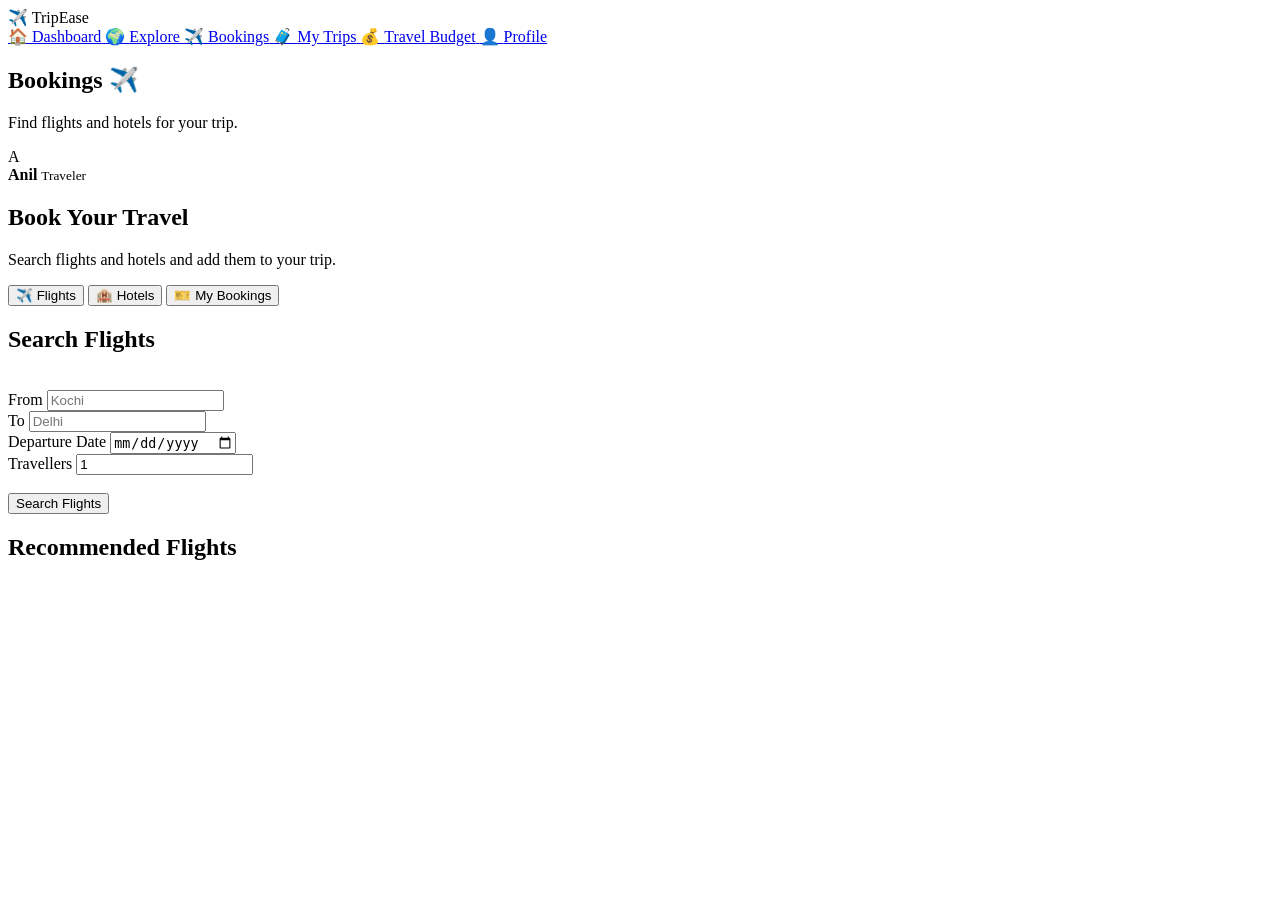
==== bookings.html @ 1b6ce1c3 "Add files via upload" ====
<!DOCTYPE html>
<html lang="en">

<head>

    <meta charset="UTF-8">

    <meta name="viewport" content="width=device-width, initial-scale=1.0">

    <title>TripEase - Bookings</title>

    <link rel="stylesheet" href="../css/style.css">

</head>

<body>

<div class="app">

    <!-- SIDEBAR -->

    <aside class="sidebar">

        <div class="logo">
            ✈️ <span>Trip<span class="blue-text">Ease</span></span>
        </div>

        <nav>

            <a href="../index.html" class="nav-link">
                🏠 <span>Dashboard</span>
            </a>

            <a href="explore.html" class="nav-link">
                🌍 <span>Explore</span>
            </a>

            <a href="bookings.html" class="nav-link active">
                ✈️ <span>Bookings</span>
            </a>

            <a href="my-trips.html" class="nav-link">
                🧳 <span>My Trips</span>
            </a>

            <a href="budget.html" class="nav-link">
                💰 <span>Travel Budget</span>
            </a>

            <a href="profile.html" class="nav-link">
                👤 <span>Profile</span>
            </a>

        </nav>

    </aside>


    <!-- MAIN -->

    <main class="main-content">

        <header class="topbar">

            <div>

                <h2>Bookings ✈️</h2>

                <p>
                    Find flights and hotels for your trip.
                </p>

            </div>

            <div class="user-mini">

                <div class="avatar">A</div>

                <div>

                    <strong>Anil</strong>

                    <small>Traveler</small>

                </div>

            </div>

        </header>


        <section class="page-header">

            <h1>Book Your Travel</h1>

            <p>
                Search flights and hotels and add them to your trip.
            </p>

        </section>


        <!-- BOOKING TABS -->

        <div class="booking-tabs">

            <button
                class="booking-tab active"
                onclick="showBookingType('flights', this)"
            >
                ✈️ Flights
            </button>

            <button
                class="booking-tab"
                onclick="showBookingType('hotels', this)"
            >
                🏨 Hotels
            </button>

            <button
                class="booking-tab"
                onclick="showBookingType('mybookings', this)"
            >
                🎫 My Bookings
            </button>

        </div>


        <!-- FLIGHTS -->

        <section id="flightsSection">

            <div class="form-card">

                <h2>Search Flights</h2>

                <br>

                <div class="form-grid">

                    <div class="form-group">

                        <label>From</label>

                        <input
                            type="text"
                            id="flightFrom"
                            placeholder="Kochi"
                        >

                    </div>


                    <div class="form-group">

                        <label>To</label>

                        <input
                            type="text"
                            id="flightTo"
                            placeholder="Delhi"
                        >

                    </div>


                    <div class="form-group">

                        <label>Departure Date</label>

                        <input
                            type="date"
                            id="flightDate"
                        >

                    </div>


                    <div class="form-group">

                        <label>Travellers</label>

                        <input
                            type="number"
                            id="flightTravellers"
                            value="1"
                            min="1"
                        >

                    </div>

                </div>

                <br>

                <button
                    class="primary-btn"
                    onclick="searchFlights()"
                >
                    Search Flights
                </button>

            </div>


            <h2>Recommended Flights</h2>

            <div id="flightResults"></div>

        </section>


        <!-- HOTELS -->

        <section
            id="hotelsSection"
            style="display:none"
        >

            <div class="form-card">

                <h2>Search Hotels</h2>

                <br>

                <div class="form-grid">

                    <div class="form-group">

                        <label>Destination</label>

                        <input
                            type="text"
                            id="hotelDestination"
                            placeholder="Munnar"
                        >

                    </div>


                    <div class="form-group">

                        <label>Check-in</label>

                        <input
                            type="date"
                            id="hotelCheckin"
                        >

                    </div>


                    <div class="form-group">

                        <label>Check-out</label>

                        <input
                            type="date"
                            id="hotelCheckout"
                        >

                    </div>


                    <div class="form-group">

                        <label>Guests</label>

                        <input
                            type="number"
                            id="hotelGuests"
                            value="2"
                            min="1"
                        >

                    </div>

                </div>

                <br>

                <button
                    class="primary-btn"
                    onclick="searchHotels()"
                >
                    Search Hotels
                </button>

            </div>


            <h2>Recommended Hotels</h2>

            <div id="hotelResults"></div>

        </section>


        <!-- MY BOOKINGS -->

        <section
            id="myBookingsSection"
            style="display:none"
        >

            <div id="bookingsList"></div>

        </section>

    </main>

</div>

<script src="../js/app.js"></script>


<script>

/* =========================================================
   SAMPLE FLIGHTS
========================================================= */

const flights = [

    {
        airline: "IndiGo",
        from: "Kochi",
        to: "Delhi",
        time: "08:30 AM",
        duration: "3h 10m",
        price: 4500
    },

    {
        airline: "Air India",
        from: "Kochi",
        to: "Delhi",
        time: "11:15 AM",
        duration: "3h 20m",
        price: 5200
    },

    {
        airline: "Vistara",
        from: "Kochi",
        to: "Delhi",
        time: "04:40 PM",
        duration: "3h 15m",
        price: 6100
    },

    {
        airline: "IndiGo",
        from: "Kochi",
        to: "Mumbai",
        time: "09:15 AM",
        duration: "2h 10m",
        price: 3800
    }

];


/* =========================================================
   SAMPLE HOTELS
========================================================= */

const hotels = [

    {
        name: "Green Valley Resort",
        location: "Munnar",
        rating: 4.6,
        price: 2500,
        type: "Standard"
    },

    {
        name: "Grand Munnar Resort",
        location: "Munnar",
        rating: 4.8,
        price: 3500,
        type: "Luxury"
    },

    {
        name: "Tea Garden Stay",
        location: "Munnar",
        rating: 4.4,
        price: 1800,
        type: "Budget"
    },

    {
        name: "Beach View Resort",
        location: "Goa",
        rating: 4.7,
        price: 4200,
        type: "Luxury"
    }

];


/* =========================================================
   BOOKING TAB
========================================================= */

function showBookingType(type, button) {

    document
        .getElementById("flightsSection")
        .style.display =
        type === "flights"
            ? "block"
            : "none";


    document
        .getElementById("hotelsSection")
        .style.display =
        type === "hotels"
            ? "block"
            : "none";


    document
        .getElementById("myBookingsSection")
        .style.display =
        type === "mybookings"
            ? "block"
            : "none";


    document
        .querySelectorAll(".booking-tab")
        .forEach(
            tab => tab.classList.remove("active")
        );


    button.classList.add("active");


    if (type === "mybookings") {

        displayBookings();

    }

}


/* =========================================================
   SEARCH FLIGHTS
========================================================= */

function searchFlights() {

    const from =
        document
        .getElementById("flightFrom")
        .value
        .trim()
        .toLowerCase();


    const to =
        document
        .getElementById("flightTo")
        .value
        .trim()
        .toLowerCase();


    const results =
        flights.filter(flight => {

            const matchesFrom =
                !from ||
                flight.from
                    .toLowerCase()
                    .includes(from);

            const matchesTo =
                !to ||
                flight.to
                    .toLowerCase()
                    .includes(to);

            return matchesFrom && matchesTo;

        });


    displayFlights(results);

}


/* =========================================================
   DISPLAY FLIGHTS
========================================================= */

function displayFlights(results) {

    const container =
        document.getElementById(
            "flightResults"
        );


    container.innerHTML = "";


    if (results.length === 0) {

        container.innerHTML = `

            <div class="empty-card">

                <h3>No flights found</h3>

                <p>
                    Try another route.
                </p>

            </div>

        `;

        return;

    }


    results.forEach(flight => {

        container.innerHTML += `

            <div class="recommendation">

                <div>

                    <strong>
                        ✈️ ${flight.airline}
                    </strong>

                    <p class="trip-info">
                        ${flight.from}
                        →
                        ${flight.to}
                    </p>

                    <p class="trip-info">
                        ${flight.time}
                        •
                        ${flight.duration}
                    </p>

                    <span class="recommended-label">
                        RECOMMENDED
                    </span>

                </div>


                <div style="text-align:right">

                    <h3>
                        ${formatCurrency(flight.price)}
                    </h3>

                    <br>

                    <button
                        class="primary-btn"
                        onclick='bookFlight(${JSON.stringify(flight)})'
                    >
                        Book Flight
                    </button>

                </div>

            </div>

        `;

    });

}


/* =========================================================
   BOOK FLIGHT
========================================================= */

function bookFlight(flight) {

    const booking = {

        id: Date.now(),

        type: "Flight",

        name: flight.airline,

        details:
            `${flight.from} → ${flight.to}`,

        date:
            document
            .getElementById("flightDate")
            .value
            ||
            new Date()
                .toISOString()
                .split("T")[0],

        price:
            flight.price,

        status: "Confirmed"

    };


    addBooking(booking);


    addExpense(
        "Flight",
        flight.price,
        `${flight.airline}: ${flight.from} to ${flight.to}`
    );

}


/* =========================================================
   SEARCH HOTELS
========================================================= */

function searchHotels() {

    const destination =
        document
        .getElementById(
            "hotelDestination"
        )
        .value
        .trim()
        .toLowerCase();


    const results =
        hotels.filter(
            hotel =>
                !destination ||
                hotel.location
                    .toLowerCase()
                    .includes(destination)
        );


    displayHotels(results);

}


/* =========================================================
   DISPLAY HOTELS
========================================================= */

function displayHotels(results) {

    const container =
        document.getElementById(
            "hotelResults"
        );


    container.innerHTML = "";


    if (results.length === 0) {

        container.innerHTML = `

            <div class="empty-card">

                <h3>
                    No hotels found
                </h3>

                <p>
                    Try another destination.
                </p>

            </div>

        `;

        return;

    }


    results.forEach(hotel => {

        container.innerHTML += `

            <div class="recommendation">

                <div>

                    <strong>
                        🏨 ${hotel.name}
                    </strong>

                    <p class="trip-info">
                        📍 ${hotel.location}
                    </p>

                    <p class="trip-info">
                        ⭐ ${hotel.rating}
                        • ${hotel.type}
                    </p>

                    <span class="recommended-label">
                        GOOD MATCH
                    </span>

                </div>


                <div style="text-align:right">

                    <h3>
                        ${formatCurrency(hotel.price)}
                        <small>/night</small>
                    </h3>

                    <br>

                    <button
                        class="primary-btn"
                        onclick='bookHotel(${JSON.stringify(hotel)})'
                    >
                        Book Hotel
                    </button>

                </div>

            </div>

        `;

    });

}


/* =========================================================
   BOOK HOTEL
========================================================= */

function bookHotel(hotel) {

    const checkin =
        document
        .getElementById(
            "hotelCheckin"
        )
        .value
        ||
        new Date()
            .toISOString()
            .split("T")[0];


    const checkout =
        document
        .getElementById(
            "hotelCheckout"
        )
        .value;


    let nights = 1;


    if (checkout) {

        nights =
            calculateNights(
                checkin,
                checkout
            );

        if (nights <= 0) {
            nights = 1;
        }

    }


    const total =
        hotel.price * nights;


    const booking = {

        id: Date.now(),

        type: "Hotel",

        name: hotel.name,

        details:
            `${hotel.location} • ${nights} night(s)`,

        date:
            checkin,

        price:
            total,

        status: "Confirmed"

    };


    addBooking(booking);


    addExpense(
        "Hotel",
        total,
        `${hotel.name} - ${nights} night(s)`
    );

}


/* =========================================================
   DISPLAY BOOKINGS
========================================================= */

function displayBookings() {

    const container =
        document.getElementById(
            "bookingsList"
        );


    const bookings =
        getData(
            STORAGE_KEYS.bookings,
            []
        );


    if (bookings.length === 0) {

        container.innerHTML = `

            <div class="empty-card">

                <div class="empty-icon">
                    🎫
                </div>

                <h3>
                    No bookings yet
                </h3>

                <p>
                    Your flight and hotel bookings will appear here.
                </p>

            </div>

        `;

        return;

    }


    container.innerHTML = `

        <div class="table-container">

            <table>

                <thead>

                    <tr>

                        <th>Type</th>

                        <th>Booking</th>

                        <th>Details</th>

                        <th>Date</th>

                        <th>Amount</th>

                        <th>Status</th>

                        <th>Action</th>

                    </tr>

                </thead>

                <tbody>

                    ${bookings.map(
                        (booking, index) => `

                        <tr>

                            <td>
                                ${booking.type}
                            </td>

                            <td>
                                ${booking.name}
                            </td>

                            <td>
                                ${booking.details}
                            </td>

                            <td>
                                ${formatDate(booking.date)}
                            </td>

                            <td>
                                ${formatCurrency(booking.price)}
                            </td>

                            <td>
                                ✓ ${booking.status}
                            </td>

                            <td>

                                <button
                                    class="secondary-btn"
                                    onclick="deleteBooking(${index})"
                                >
                                    Cancel
                                </button>

                            </td>

                        </tr>

                    `).join("")}

                </tbody>

            </table>

        </div>

    `;

}

</script>

</body>
</html>
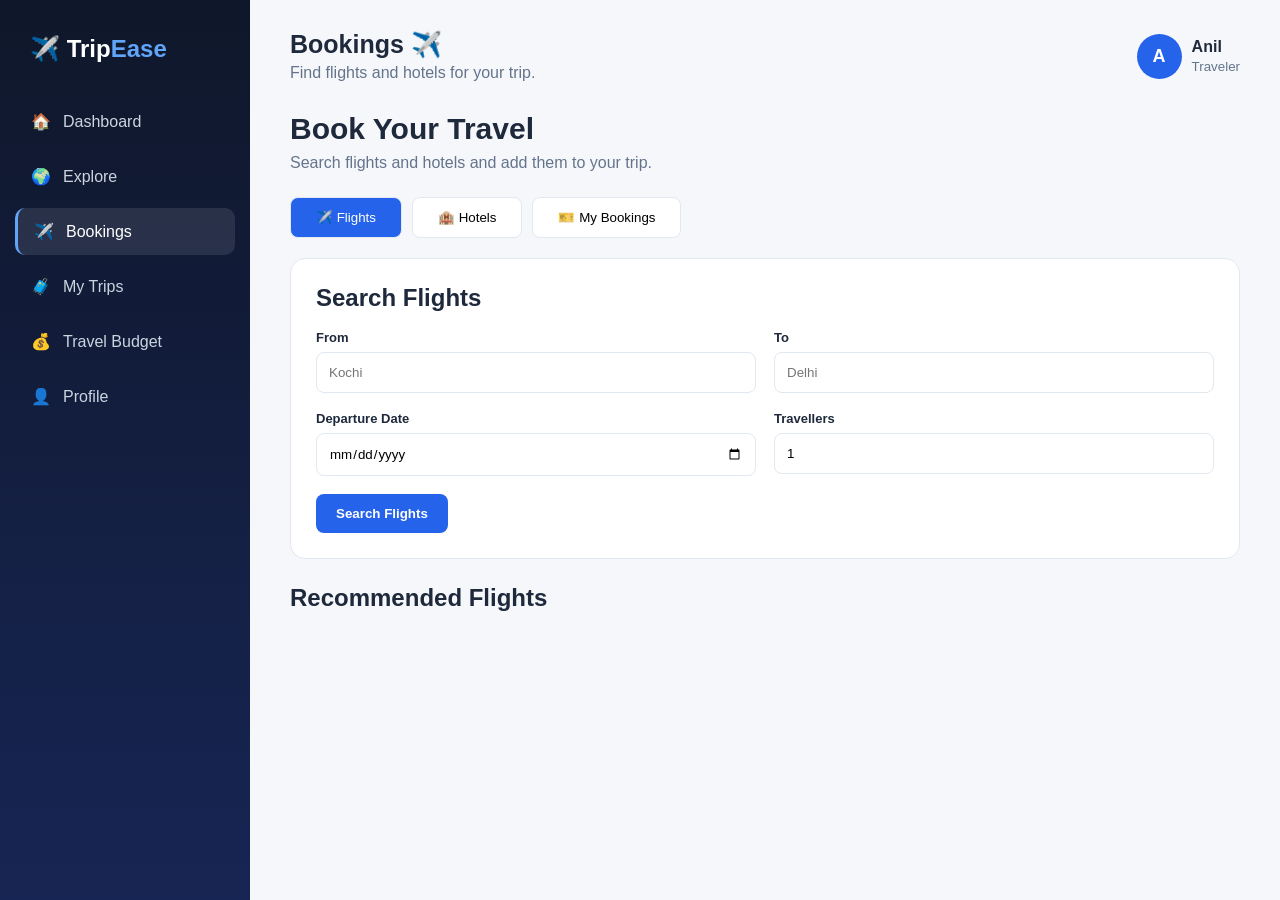
==== commit 6a56478a: "Fix HTML encoding issues in bookings.html" ====
--- a/bookings.html
+++ b/bookings.html
@@ -9,7 +9,7 @@
 
     <title>TripEase - Bookings</title>
 
-    <link rel="stylesheet" href="../css/style.css">
+    <link rel="stylesheet" href="style.css">
 
 </head>
 
@@ -27,7 +27,7 @@
 
         <nav>
 
-            <a href="../index.html" class="nav-link">
+            <a href="index.html" class="nav-link">
                 🏠 <span>Dashboard</span>
             </a>
 
@@ -313,7 +313,7 @@
 
 </div>
 
-<script src="../js/app.js"></script>
+<script src="app.js"></script>
 
 
 <script>
@@ -978,4 +978,4 @@
 </script>
 
 </body>
-</html>+</html>
--- a/style.css
+++ b/style.css
@@ -0,0 +1,802 @@
+* {
+    margin: 0;
+    padding: 0;
+    box-sizing: border-box;
+}
+
+:root {
+    --primary: #2563eb;
+    --primary-dark: #1d4ed8;
+    --dark: #0f172a;
+    --text: #1e293b;
+    --muted: #64748b;
+    --light: #f8fafc;
+    --border: #e2e8f0;
+    --white: #ffffff;
+    --green: #16a34a;
+    --orange: #f97316;
+    --purple: #7c3aed;
+    --danger: #dc2626;
+}
+
+body {
+    font-family: Arial, Helvetica, sans-serif;
+    background: #f5f7fb;
+    color: var(--text);
+}
+
+a {
+    text-decoration: none;
+    color: inherit;
+}
+
+button,
+input,
+select {
+    font-family: inherit;
+}
+
+
+/* =========================
+   LAYOUT
+========================= */
+
+.app {
+    display: flex;
+    min-height: 100vh;
+}
+
+
+/* =========================
+   SIDEBAR
+========================= */
+
+.sidebar {
+    width: 250px;
+    background: linear-gradient(180deg, #0f172a, #172554);
+    color: white;
+    position: fixed;
+    left: 0;
+    top: 0;
+    bottom: 0;
+    padding: 25px 15px;
+}
+
+.logo {
+    font-size: 24px;
+    font-weight: bold;
+    padding: 10px 15px 35px;
+}
+
+.blue-text {
+    color: #60a5fa;
+}
+
+.sidebar nav {
+    display: flex;
+    flex-direction: column;
+    gap: 8px;
+}
+
+.nav-link {
+    padding: 14px 16px;
+    border-radius: 10px;
+    color: #cbd5e1;
+    display: flex;
+    align-items: center;
+    gap: 12px;
+    transition: 0.2s;
+}
+
+.nav-link:hover,
+.nav-link.active {
+    background: rgba(255, 255, 255, 0.1);
+    color: white;
+}
+
+.nav-link.active {
+    border-left: 3px solid #60a5fa;
+}
+
+
+/* =========================
+   MAIN CONTENT
+========================= */
+
+.main-content {
+    margin-left: 250px;
+    width: calc(100% - 250px);
+    padding: 30px 40px;
+}
+
+
+/* =========================
+   TOPBAR
+========================= */
+
+.topbar {
+    display: flex;
+    justify-content: space-between;
+    align-items: center;
+    margin-bottom: 30px;
+}
+
+.topbar h2 {
+    font-size: 25px;
+    margin-bottom: 5px;
+}
+
+.topbar p {
+    color: var(--muted);
+}
+
+.user-mini {
+    display: flex;
+    align-items: center;
+    gap: 10px;
+}
+
+.user-mini small {
+    display: block;
+    color: var(--muted);
+    margin-top: 3px;
+}
+
+.avatar {
+    width: 45px;
+    height: 45px;
+    border-radius: 50%;
+    background: var(--primary);
+    color: white;
+    display: flex;
+    justify-content: center;
+    align-items: center;
+    font-weight: bold;
+    font-size: 18px;
+}
+
+
+/* =========================
+   HERO
+========================= */
+
+.hero {
+    min-height: 300px;
+    border-radius: 20px;
+    overflow: hidden;
+    background:
+        linear-gradient(90deg, rgba(15, 23, 42, .95), rgba(15, 23, 42, .35)),
+        url("https://images.unsplash.com/photo-1500534623283-312aade485b7?auto=format&fit=crop&w=1600&q=80")
+        center/cover;
+    margin-bottom: 30px;
+}
+
+.hero-content {
+    padding: 50px;
+    color: white;
+    max-width: 600px;
+}
+
+.hero-label {
+    font-size: 12px;
+    letter-spacing: 2px;
+    color: #93c5fd;
+    font-weight: bold;
+}
+
+.hero h1 {
+    font-size: 45px;
+    line-height: 1.1;
+    margin: 15px 0;
+}
+
+.hero p {
+    line-height: 1.7;
+    color: #e2e8f0;
+    margin-bottom: 25px;
+}
+
+
+/* =========================
+   BUTTONS
+========================= */
+
+.primary-btn,
+.secondary-btn {
+    display: inline-block;
+    border: none;
+    cursor: pointer;
+    border-radius: 8px;
+    padding: 12px 20px;
+    font-weight: bold;
+}
+
+.primary-btn {
+    background: var(--primary);
+    color: white;
+}
+
+.primary-btn:hover {
+    background: var(--primary-dark);
+}
+
+.secondary-btn {
+    background: #eff6ff;
+    color: var(--primary);
+}
+
+
+/* =========================
+   STATISTICS
+========================= */
+
+.stats-grid {
+    display: grid;
+    grid-template-columns: repeat(4, 1fr);
+    gap: 18px;
+    margin-bottom: 35px;
+}
+
+.stat-card {
+    background: white;
+    border: 1px solid var(--border);
+    border-radius: 14px;
+    padding: 22px;
+    display: flex;
+    align-items: center;
+    gap: 15px;
+}
+
+.stat-card span {
+    color: var(--muted);
+    font-size: 13px;
+}
+
+.stat-card h2 {
+    margin-top: 5px;
+}
+
+.stat-icon {
+    width: 50px;
+    height: 50px;
+    border-radius: 12px;
+    display: flex;
+    align-items: center;
+    justify-content: center;
+    font-size: 23px;
+}
+
+.stat-icon.blue {
+    background: #dbeafe;
+}
+
+.stat-icon.green {
+    background: #dcfce7;
+}
+
+.stat-icon.orange {
+    background: #ffedd5;
+}
+
+.stat-icon.purple {
+    background: #ede9fe;
+}
+
+
+/* =========================
+   SECTIONS
+========================= */
+
+.section {
+    margin-bottom: 35px;
+}
+
+.section-heading {
+    display: flex;
+    justify-content: space-between;
+    align-items: center;
+    margin-bottom: 18px;
+}
+
+.section-heading h2 {
+    font-size: 21px;
+}
+
+.section-heading p {
+    color: var(--muted);
+    margin-top: 5px;
+}
+
+.text-link {
+    color: var(--primary);
+    font-weight: bold;
+}
+
+
+/* =========================
+   QUICK ACTIONS
+========================= */
+
+.quick-grid {
+    display: grid;
+    grid-template-columns: repeat(4, 1fr);
+    gap: 18px;
+}
+
+.quick-card {
+    background: white;
+    padding: 25px;
+    border-radius: 14px;
+    border: 1px solid var(--border);
+    transition: .2s;
+}
+
+.quick-card:hover {
+    transform: translateY(-3px);
+    box-shadow: 0 10px 30px rgba(15, 23, 42, .08);
+}
+
+.quick-icon {
+    font-size: 30px;
+    margin-bottom: 15px;
+}
+
+.quick-card h3 {
+    margin-bottom: 8px;
+}
+
+.quick-card p {
+    color: var(--muted);
+    font-size: 14px;
+}
+
+
+/* =========================
+   EMPTY CARD
+========================= */
+
+.empty-card {
+    background: white;
+    border: 1px dashed #cbd5e1;
+    border-radius: 14px;
+    padding: 45px;
+    text-align: center;
+}
+
+.empty-icon {
+    font-size: 45px;
+    margin-bottom: 15px;
+}
+
+.empty-card p {
+    color: var(--muted);
+    margin: 10px 0 20px;
+}
+
+
+/* =========================
+   PAGE HEADER
+========================= */
+
+.page-header {
+    margin-bottom: 25px;
+}
+
+.page-header h1 {
+    font-size: 30px;
+}
+
+.page-header p {
+    color: var(--muted);
+    margin-top: 8px;
+}
+
+
+/* =========================
+   SEARCH
+========================= */
+
+.search-box {
+    display: flex;
+    gap: 10px;
+    margin-bottom: 25px;
+}
+
+.search-box input {
+    flex: 1;
+    border: 1px solid var(--border);
+    background: white;
+    border-radius: 10px;
+    padding: 14px;
+    outline: none;
+}
+
+.search-box input:focus {
+    border-color: var(--primary);
+}
+
+
+/* =========================
+   DESTINATION GRID
+========================= */
+
+.destination-grid {
+    display: grid;
+    grid-template-columns: repeat(3, 1fr);
+    gap: 22px;
+}
+
+.destination-card {
+    background: white;
+    border-radius: 15px;
+    overflow: hidden;
+    border: 1px solid var(--border);
+}
+
+.destination-image {
+    width: 100%;
+    height: 190px;
+    object-fit: cover;
+}
+
+.destination-body {
+    padding: 18px;
+}
+
+.destination-body h3 {
+    margin-bottom: 5px;
+}
+
+.destination-body p {
+    color: var(--muted);
+    font-size: 14px;
+}
+
+.destination-price {
+    margin: 12px 0;
+    font-weight: bold;
+}
+
+
+/* =========================
+   FORMS
+========================= */
+
+.form-card {
+    background: white;
+    border-radius: 15px;
+    border: 1px solid var(--border);
+    padding: 25px;
+    margin-bottom: 25px;
+}
+
+.form-grid {
+    display: grid;
+    grid-template-columns: repeat(2, 1fr);
+    gap: 18px;
+}
+
+.form-group {
+    display: flex;
+    flex-direction: column;
+    gap: 7px;
+}
+
+.form-group label {
+    font-size: 13px;
+    font-weight: bold;
+}
+
+.form-group input,
+.form-group select {
+    padding: 12px;
+    border: 1px solid var(--border);
+    border-radius: 8px;
+    outline: none;
+    background: white;
+}
+
+
+/* =========================
+   TRIP CARDS
+========================= */
+
+.trip-grid {
+    display: grid;
+    grid-template-columns: repeat(2, 1fr);
+    gap: 20px;
+}
+
+.trip-card {
+    background: white;
+    border: 1px solid var(--border);
+    border-radius: 15px;
+    padding: 22px;
+}
+
+.trip-card h3 {
+    margin-bottom: 8px;
+}
+
+.trip-info {
+    color: var(--muted);
+    font-size: 14px;
+    margin: 6px 0;
+}
+
+.trip-actions {
+    margin-top: 18px;
+    display: flex;
+    gap: 10px;
+}
+
+
+/* =========================
+   BOOKING TABS
+========================= */
+
+.booking-tabs {
+    display: flex;
+    gap: 10px;
+    margin-bottom: 20px;
+}
+
+.booking-tab {
+    padding: 12px 25px;
+    border: 1px solid var(--border);
+    background: white;
+    border-radius: 8px;
+    cursor: pointer;
+}
+
+.booking-tab.active {
+    background: var(--primary);
+    color: white;
+}
+
+
+/* =========================
+   BUDGET
+========================= */
+
+.budget-summary {
+    display: grid;
+    grid-template-columns: repeat(3, 1fr);
+    gap: 18px;
+    margin-bottom: 25px;
+}
+
+.budget-card {
+    background: white;
+    border-radius: 14px;
+    border: 1px solid var(--border);
+    padding: 25px;
+}
+
+.budget-card span {
+    color: var(--muted);
+    font-size: 13px;
+}
+
+.budget-card h2 {
+    margin-top: 8px;
+}
+
+.budget-progress {
+    width: 100%;
+    height: 12px;
+    background: #e2e8f0;
+    border-radius: 20px;
+    overflow: hidden;
+    margin-top: 15px;
+}
+
+.budget-progress-bar {
+    height: 100%;
+    background: var(--primary);
+}
+
+
+/* =========================
+   PROFILE
+========================= */
+
+.profile-grid {
+    display: grid;
+    grid-template-columns: 280px 1fr;
+    gap: 22px;
+}
+
+.profile-card {
+    background: white;
+    border-radius: 15px;
+    border: 1px solid var(--border);
+    padding: 25px;
+}
+
+.profile-left {
+    text-align: center;
+}
+
+.profile-avatar {
+    width: 100px;
+    height: 100px;
+    background: var(--primary);
+    color: white;
+    border-radius: 50%;
+    margin: auto auto 15px;
+    display: flex;
+    justify-content: center;
+    align-items: center;
+    font-size: 38px;
+    font-weight: bold;
+}
+
+.preference-list {
+    display: flex;
+    flex-wrap: wrap;
+    gap: 8px;
+    margin-top: 12px;
+}
+
+.preference {
+    padding: 8px 12px;
+    border-radius: 20px;
+    background: #eff6ff;
+    color: var(--primary);
+    font-size: 13px;
+}
+
+
+/* =========================
+   MODAL
+========================= */
+
+.modal {
+    display: none;
+    position: fixed;
+    inset: 0;
+    background: rgba(15, 23, 42, .6);
+    z-index: 1000;
+    align-items: center;
+    justify-content: center;
+    padding: 20px;
+}
+
+.modal.show {
+    display: flex;
+}
+
+.modal-content {
+    width: 100%;
+    max-width: 700px;
+    max-height: 90vh;
+    overflow-y: auto;
+    background: white;
+    border-radius: 18px;
+    padding: 30px;
+}
+
+.modal-header {
+    display: flex;
+    justify-content: space-between;
+    align-items: center;
+    margin-bottom: 20px;
+}
+
+.close-btn {
+    border: none;
+    background: #f1f5f9;
+    width: 35px;
+    height: 35px;
+    border-radius: 50%;
+    cursor: pointer;
+    font-size: 18px;
+}
+
+
+/* =========================
+   RECOMMENDATIONS
+========================= */
+
+.recommendation {
+    border: 1px solid var(--border);
+    border-radius: 12px;
+    padding: 15px;
+    margin-top: 12px;
+    display: flex;
+    justify-content: space-between;
+    align-items: center;
+}
+
+.recommended-label {
+    color: var(--green);
+    font-size: 12px;
+    font-weight: bold;
+}
+
+
+/* =========================
+   TABLE
+========================= */
+
+.table-container {
+    overflow-x: auto;
+    background: white;
+    border-radius: 14px;
+    border: 1px solid var(--border);
+}
+
+table {
+    width: 100%;
+    border-collapse: collapse;
+}
+
+th,
+td {
+    padding: 15px;
+    text-align: left;
+    border-bottom: 1px solid var(--border);
+}
+
+th {
+    background: #f8fafc;
+    font-size: 13px;
+}
+
+
+/* =========================
+   RESPONSIVE
+========================= */
+
+@media (max-width: 1100px) {
+
+    .stats-grid,
+    .quick-grid {
+        grid-template-columns: repeat(2, 1fr);
+    }
+
+    .destination-grid {
+        grid-template-columns: repeat(2, 1fr);
+    }
+}
+
+@media (max-width: 800px) {
+
+    .sidebar {
+        width: 70px;
+    }
+
+    .logo span,
+    .nav-link span {
+        display: none;
+    }
+
+    .nav-link {
+        justify-content: center;
+    }
+
+    .main-content {
+        margin-left: 70px;
+        width: calc(100% - 70px);
+        padding: 20px;
+    }
+
+    .stats-grid,
+    .quick-grid,
+    .destination-grid,
+    .trip-grid,
+    .budget-summary,
+    .profile-grid,
+    .form-grid {
+        grid-template-columns: 1fr;
+    }
+
+    .hero-content {
+        padding: 30px;
+    }
+
+    .hero h1 {
+        font-size: 34px;
+    }
+}
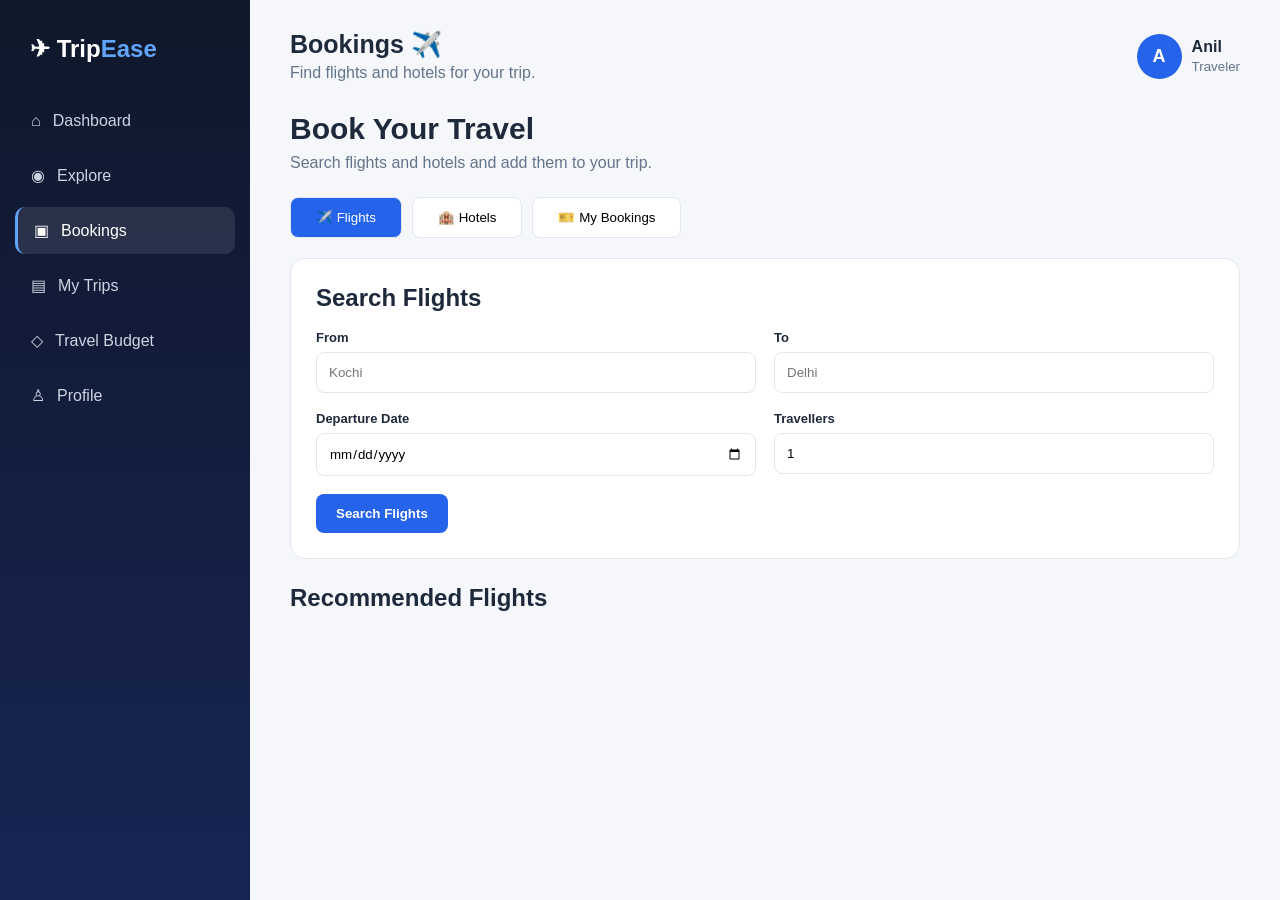
==== commit 7a1bc915: "Update bookings.html" ====
--- a/bookings.html
+++ b/bookings.html
@@ -22,33 +22,33 @@
     <aside class="sidebar">
 
         <div class="logo">
-            ✈️ <span>Trip<span class="blue-text">Ease</span></span>
+            ✈ <span>Trip<span class="blue-text">Ease</span></span>
         </div>
 
         <nav>
 
             <a href="index.html" class="nav-link">
-                🏠 <span>Dashboard</span>
+                ⌂  <span>Dashboard</span>
             </a>
 
             <a href="explore.html" class="nav-link">
-                🌍 <span>Explore</span>
+                ◉  <span>Explore</span>
             </a>
 
             <a href="bookings.html" class="nav-link active">
-                ✈️ <span>Bookings</span>
+                ▣ <span>Bookings</span>
             </a>
 
             <a href="my-trips.html" class="nav-link">
-                🧳 <span>My Trips</span>
+                ▤ <span>My Trips</span>
             </a>
 
             <a href="budget.html" class="nav-link">
-                💰 <span>Travel Budget</span>
+                ◇ <span>Travel Budget</span>
             </a>
 
             <a href="profile.html" class="nav-link">
-                👤 <span>Profile</span>
+                ♙ <span>Profile</span>
             </a>
 
         </nav>
